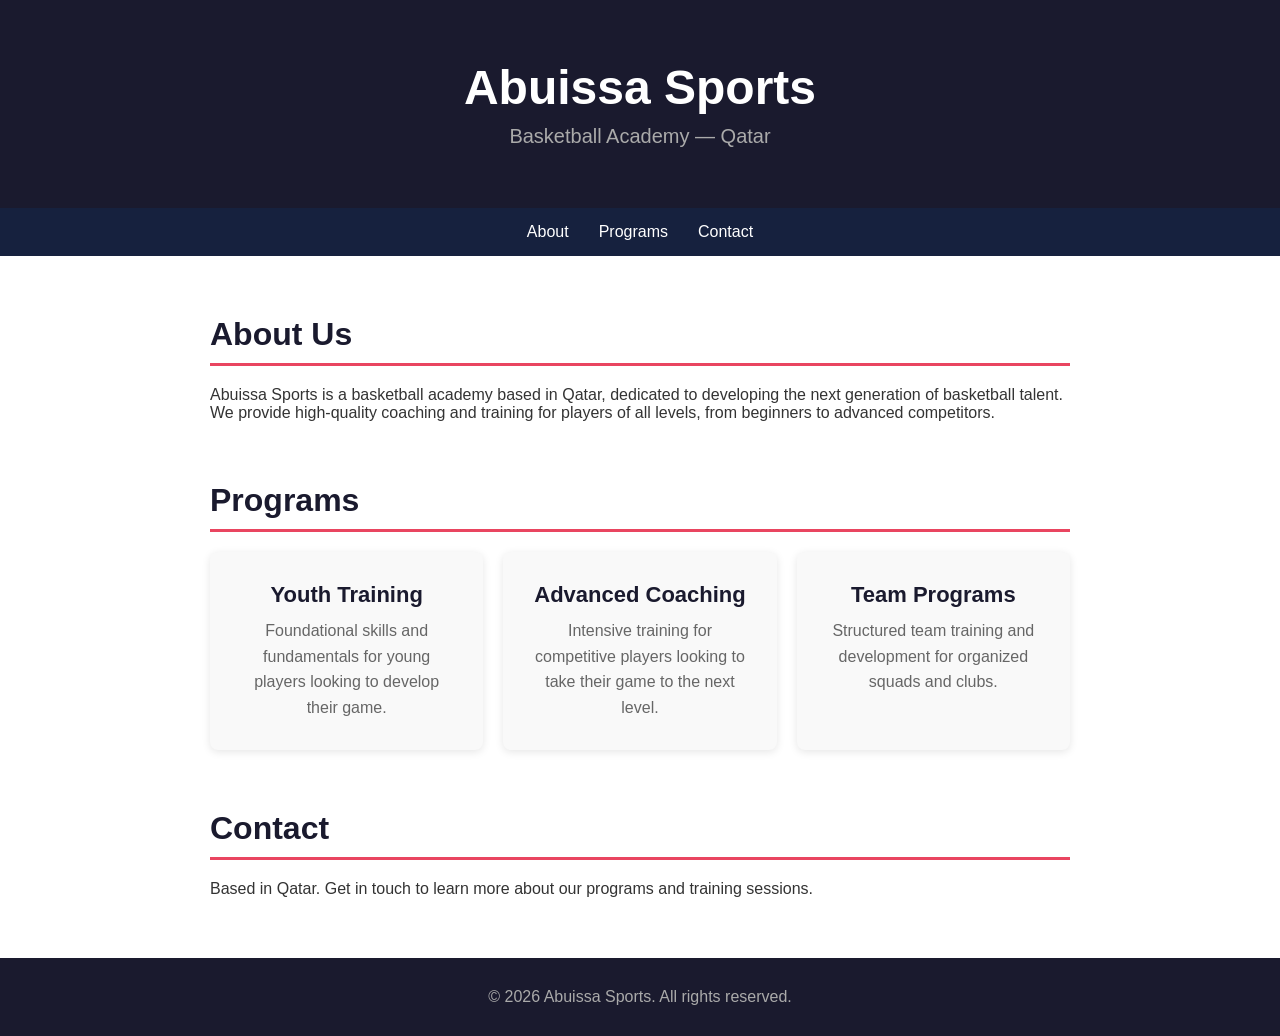
==== index.html @ 13c717fa "Add homepage for Abuissa Sports" ====
<!DOCTYPE html>
<html lang="en">
<head>
    <meta charset="UTF-8">
    <meta name="viewport" content="width=device-width, initial-scale=1.0">
    <title>Abuissa Sports</title>
    <style>
        * { margin: 0; padding: 0; box-sizing: border-box; }
        body {
            font-family: Arial, sans-serif;
            color: #333;
        }
        header {
            background-color: #1a1a2e;
            color: white;
            padding: 60px 20px;
            text-align: center;
        }
        header h1 {
            font-size: 48px;
            margin-bottom: 10px;
        }
        header p {
            font-size: 20px;
            color: #aaa;
        }
        nav {
            background-color: #16213e;
            display: flex;
            justify-content: center;
            gap: 30px;
            padding: 15px;
        }
        nav a {
            color: white;
            text-decoration: none;
            font-size: 16px;
        }
        nav a:hover { color: #e94560; }
        section {
            max-width: 900px;
            margin: 60px auto;
            padding: 0 20px;
        }
        section h2 {
            font-size: 32px;
            margin-bottom: 20px;
            color: #1a1a2e;
            border-bottom: 3px solid #e94560;
            padding-bottom: 10px;
        }
        .programs {
            display: grid;
            grid-template-columns: repeat(auto-fit, minmax(250px, 1fr));
            gap: 20px;
            margin-top: 20px;
        }
        .card {
            background: #f9f9f9;
            border-radius: 8px;
            padding: 30px;
            text-align: center;
            box-shadow: 0 2px 8px rgba(0,0,0,0.1);
        }
        .card h3 {
            font-size: 22px;
            margin-bottom: 10px;
            color: #1a1a2e;
        }
        .card p { color: #666; line-height: 1.6; }
        footer {
            background-color: #1a1a2e;
            color: #aaa;
            text-align: center;
            padding: 30px;
            margin-top: 60px;
        }
    </style>
</head>
<body>

    <header>
        <h1>Abuissa Sports</h1>
        <p>Basketball Academy — Qatar</p>
    </header>

    <nav>
        <a href="#about">About</a>
        <a href="#programs">Programs</a>
        <a href="#contact">Contact</a>
    </nav>

    <section id="about">
        <h2>About Us</h2>
        <p>Abuissa Sports is a basketball academy based in Qatar, dedicated to developing the next generation of basketball talent. We provide high-quality coaching and training for players of all levels, from beginners to advanced competitors.</p>
    </section>

    <section id="programs">
        <h2>Programs</h2>
        <div class="programs">
            <div class="card">
                <h3>Youth Training</h3>
                <p>Foundational skills and fundamentals for young players looking to develop their game.</p>
            </div>
            <div class="card">
                <h3>Advanced Coaching</h3>
                <p>Intensive training for competitive players looking to take their game to the next level.</p>
            </div>
            <div class="card">
                <h3>Team Programs</h3>
                <p>Structured team training and development for organized squads and clubs.</p>
            </div>
        </div>
    </section>

    <section id="contact">
        <h2>Contact</h2>
        <p>Based in Qatar. Get in touch to learn more about our programs and training sessions.</p>
    </section>

    <footer>
        <p>&copy; 2026 Abuissa Sports. All rights reserved.</p>
    </footer>

</body>
</html>
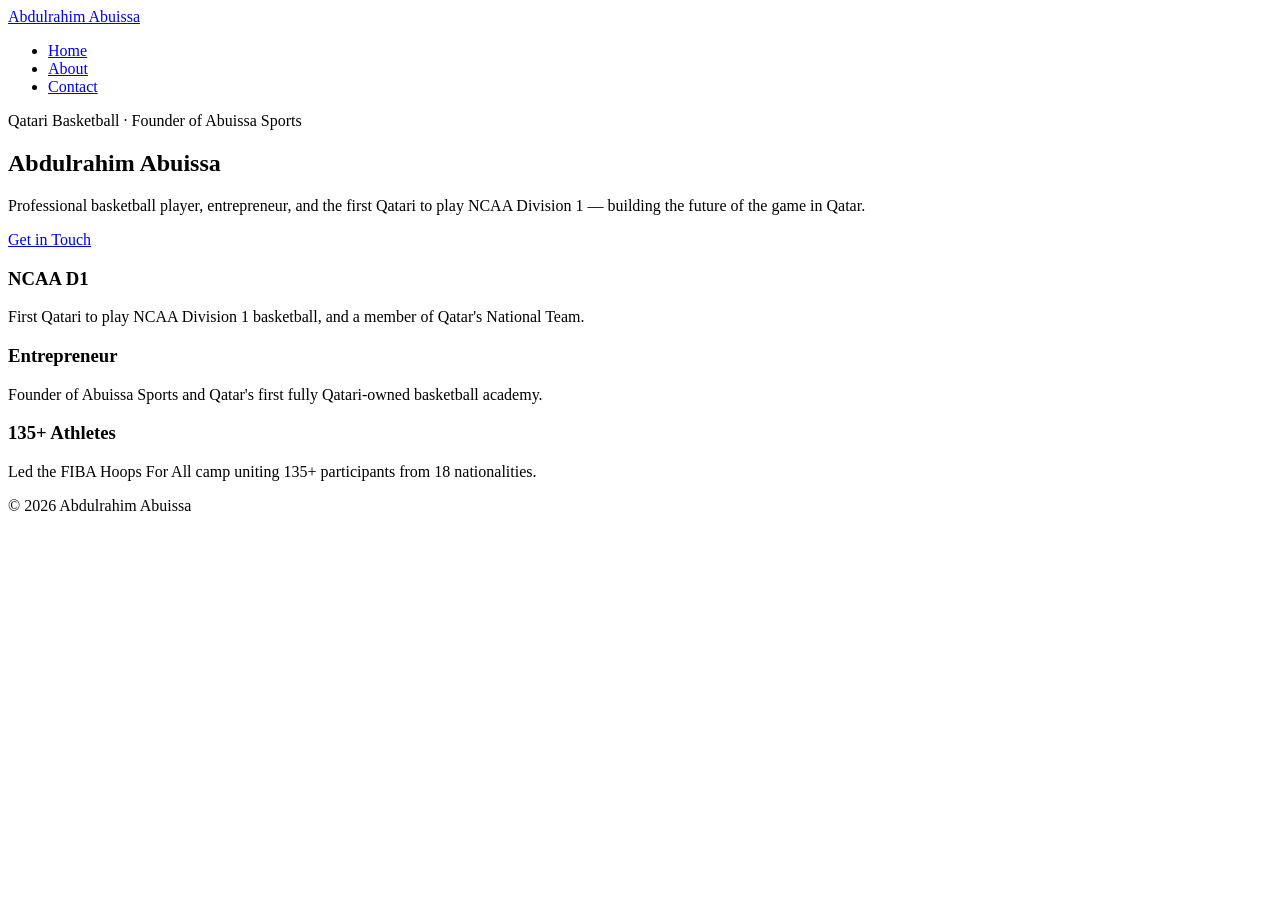
==== commit b851afeb: "change label" ====
--- a/index.html
+++ b/index.html
@@ -3,123 +3,51 @@
 <head>
     <meta charset="UTF-8">
     <meta name="viewport" content="width=device-width, initial-scale=1.0">
-    <title>Abuissa Sports</title>
-    <style>
-        * { margin: 0; padding: 0; box-sizing: border-box; }
-        body {
-            font-family: Arial, sans-serif;
-            color: #333;
-        }
-        header {
-            background-color: #1a1a2e;
-            color: white;
-            padding: 60px 20px;
-            text-align: center;
-        }
-        header h1 {
-            font-size: 48px;
-            margin-bottom: 10px;
-        }
-        header p {
-            font-size: 20px;
-            color: #aaa;
-        }
-        nav {
-            background-color: #16213e;
-            display: flex;
-            justify-content: center;
-            gap: 30px;
-            padding: 15px;
-        }
-        nav a {
-            color: white;
-            text-decoration: none;
-            font-size: 16px;
-        }
-        nav a:hover { color: #e94560; }
-        section {
-            max-width: 900px;
-            margin: 60px auto;
-            padding: 0 20px;
-        }
-        section h2 {
-            font-size: 32px;
-            margin-bottom: 20px;
-            color: #1a1a2e;
-            border-bottom: 3px solid #e94560;
-            padding-bottom: 10px;
-        }
-        .programs {
-            display: grid;
-            grid-template-columns: repeat(auto-fit, minmax(250px, 1fr));
-            gap: 20px;
-            margin-top: 20px;
-        }
-        .card {
-            background: #f9f9f9;
-            border-radius: 8px;
-            padding: 30px;
-            text-align: center;
-            box-shadow: 0 2px 8px rgba(0,0,0,0.1);
-        }
-        .card h3 {
-            font-size: 22px;
-            margin-bottom: 10px;
-            color: #1a1a2e;
-        }
-        .card p { color: #666; line-height: 1.6; }
-        footer {
-            background-color: #1a1a2e;
-            color: #aaa;
-            text-align: center;
-            padding: 30px;
-            margin-top: 60px;
-        }
-    </style>
+    <title>Abdulrahim Abuissa</title>
+    <link rel="stylesheet" href="styles.css">
+    <link rel="icon" href="favicon.svg" type="image/svg+xml">
 </head>
 <body>
 
     <header>
-        <h1>Abuissa Sports</h1>
-        <p>Basketball Academy — Qatar</p>
+        <nav>
+            <a href="index.html" class="logo">Abdulrahim Abuissa</a>
+            <ul class="nav-links">
+                <li><a href="index.html" class="active">Home</a></li>
+                <li><a href="about.html">About</a></li>
+                <li><a href="contact.html">Contact</a></li>
+            </ul>
+        </nav>
     </header>
 
-    <nav>
-        <a href="#about">About</a>
-        <a href="#programs">Programs</a>
-        <a href="#contact">Contact</a>
-    </nav>
+    <main>
+        <section class="hero">
+            <div class="hero-content">
+                <p class="eyebrow">Qatari Basketball · Founder of Abuissa Sports</p>
+                <h1>Abdulrahim Abuissa</h1>
+                <p class="hero-tagline">Professional basketball player, entrepreneur, and the first Qatari to play NCAA Division 1 — building the future of the game in Qatar.</p>
+                <a href="contact.html" class="btn">Get in Touch</a>
+            </div>
+        </section>
 
-    <section id="about">
-        <h2>About Us</h2>
-        <p>Abuissa Sports is a basketball academy based in Qatar, dedicated to developing the next generation of basketball talent. We provide high-quality coaching and training for players of all levels, from beginners to advanced competitors.</p>
-    </section>
-
-    <section id="programs">
-        <h2>Programs</h2>
-        <div class="programs">
+        <section class="highlights">
             <div class="card">
-                <h3>Youth Training</h3>
-                <p>Foundational skills and fundamentals for young players looking to develop their game.</p>
+                <h3>NCAA D1</h3>
+                <p>First Qatari to play NCAA Division 1 basketball, and a member of Qatar's National Team.</p>
             </div>
             <div class="card">
-                <h3>Advanced Coaching</h3>
-                <p>Intensive training for competitive players looking to take their game to the next level.</p>
+                <h3>Entrepreneur</h3>
+                <p>Founder of Abuissa Sports and Qatar's first fully Qatari-owned basketball academy.</p>
             </div>
             <div class="card">
-                <h3>Team Programs</h3>
-                <p>Structured team training and development for organized squads and clubs.</p>
+                <h3>135+ Athletes</h3>
+                <p>Led the FIBA Hoops For All camp uniting 135+ participants from 18 nationalities.</p>
             </div>
-        </div>
-    </section>
-
-    <section id="contact">
-        <h2>Contact</h2>
-        <p>Based in Qatar. Get in touch to learn more about our programs and training sessions.</p>
-    </section>
+        </section>
+    </main>
 
     <footer>
-        <p>&copy; 2026 Abuissa Sports. All rights reserved.</p>
+        <p>&copy; 2026 Abdulrahim Abuissa</p>
     </footer>
 
 </body>
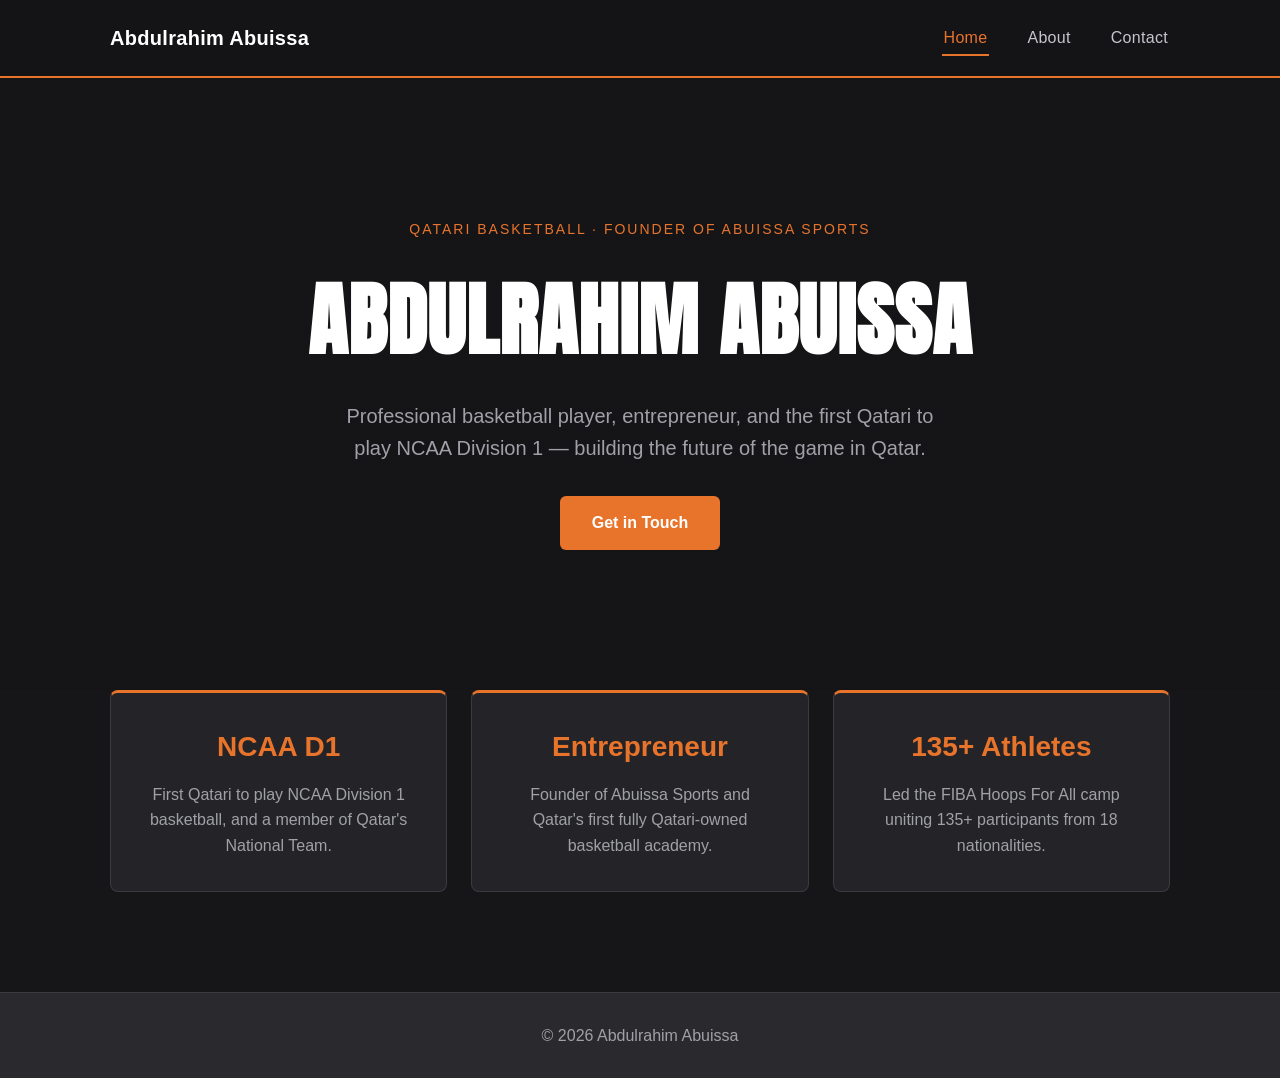
==== commit 40313cf8: "font" ====
--- a/index.html
+++ b/index.html
@@ -6,6 +6,7 @@
     <title>Abdulrahim Abuissa</title>
     <link rel="stylesheet" href="styles.css">
     <link rel="icon" href="favicon.svg" type="image/svg+xml">
+    <link href="https://fonts.googleapis.com/css2?family=Anton&display=swap" rel="stylesheet">
 </head>
 <body>
 
--- a/styles.css
+++ b/styles.css
@@ -0,0 +1,339 @@
+/* ===== Base ===== */
+* {
+    margin: 0;
+    padding: 0;
+    box-sizing: border-box;
+}
+
+body {
+    font-family: 'Helvetica Neue', Arial, sans-serif;
+    background-color: #161618;
+    color: #EDEDED;
+    line-height: 1.6;
+}
+
+/* ===== Header / Nav ===== */
+header {
+    background-color: #141416;
+    border-bottom: 2px solid #E8742C;
+    position: sticky;
+    top: 0;
+    z-index: 100;
+}
+
+nav {
+    display: flex;
+    justify-content: space-between;
+    align-items: center;
+    max-width: 1100px;
+    margin: 0 auto;
+    padding: 22px 20px;
+}
+
+.logo {
+    color: #FFFFFF;
+    font-weight: bold;
+    font-size: 20px;
+    text-decoration: none;
+    letter-spacing: 0.3px;
+}
+
+.nav-links {
+    display: flex;
+    list-style: none;
+    gap: 36px;
+    margin: 0;
+    padding: 0;
+}
+
+.nav-links li {
+    list-style: none;
+}
+
+.nav-links a {
+    color: #C5C5CC;
+    text-decoration: none;
+    font-size: 16px;
+    font-weight: 500;
+    letter-spacing: 0.3px;
+    padding: 6px 2px;
+    position: relative;
+    transition: color 0.2s;
+}
+
+.nav-links a:hover {
+    color: #E8742C;
+}
+
+.nav-links a::after {
+    content: "";
+    position: absolute;
+    left: 0;
+    bottom: -4px;
+    width: 0;
+    height: 2px;
+    background-color: #E8742C;
+    transition: width 0.2s;
+}
+
+.nav-links a:hover::after {
+    width: 100%;
+}
+
+.nav-links a.active {
+    color: #E8742C;
+}
+
+.nav-links a.active::after {
+    width: 100%;
+}
+/* ===== Hero ===== */
+.hero {
+    max-width: 100%;
+    margin: 0 auto;
+    padding: 140px 20px;
+    text-align: center;
+    background-image: linear-gradient(rgba(20, 20, 22, 0.65), rgba(20, 20, 22, 0.78)), url('images/hero.jpg');
+    background-size: cover;
+    background-position: center 20%;
+}
+
+.eyebrow {
+    color: #E8742C;
+    text-transform: uppercase;
+    letter-spacing: 2px;
+    font-size: 14px;
+    margin-bottom: 16px;
+}
+
+.hero h1 {
+    font-family: 'Anton', sans-serif;
+    font-size: 80px;
+    letter-spacing: 1px;
+    text-transform: uppercase;
+    color: #FFFFFF;
+    margin-bottom: 16px;
+}
+
+.hero-tagline {
+    font-size: 20px;
+    color: #A0A0A8;
+    max-width: 600px;
+    margin: 0 auto 32px;
+}
+
+.btn {
+    display: inline-block;
+    background-color: #E8742C;
+    color: #FFFFFF;
+    padding: 14px 32px;
+    border-radius: 6px;
+    text-decoration: none;
+    font-weight: bold;
+    transition: background-color 0.2s;
+}
+
+.btn:hover {
+    background-color: #c75f1f;
+}
+
+/* ===== Highlights (Grid) ===== */
+.highlights {
+    display: grid;
+    grid-template-columns: repeat(auto-fit, minmax(250px, 1fr));
+    gap: 24px;
+    max-width: 1100px;
+    margin: 0 auto;
+    padding: 0 20px 100px;
+}
+
+.card {
+    background-color: #242428;
+    border: 1px solid #3A3A40;
+    border-top: 3px solid #E8742C;
+    border-radius: 8px;
+    padding: 32px;
+    text-align: center;
+}
+
+.card h3 {
+    color: #E8742C;
+    font-size: 28px;
+    margin-bottom: 12px;
+}
+
+.card p {
+    color: #A0A0A8;
+}
+
+/* ===== Content sections (for about/contact) ===== */
+.section {
+    max-width: 800px;
+    margin: 0 auto;
+    padding: 60px 20px;
+}
+
+.section h2 {
+    color: #FFFFFF;
+    font-size: 32px;
+    margin-bottom: 20px;
+    border-bottom: 2px solid #E8742C;
+    padding-bottom: 10px;
+}
+
+.section p {
+    margin-bottom: 16px;
+    color: #EDEDED;
+}
+
+/* ===== Footer ===== */
+footer {
+    background-color: #2A2A2E;
+    border-top: 1px solid #3A3A40;
+    text-align: center;
+    padding: 30px;
+    color: #A0A0A8;
+}
+
+/* ===== Responsive ===== */
+@media (max-width: 600px) {
+    nav {
+        flex-direction: column;
+        gap: 16px;
+    }
+
+    .nav-links {
+        gap: 20px;
+    }
+
+    .hero {
+    max-width: 100%;
+    margin: 0 auto;
+    padding: 120px 20px;
+    text-align: center;
+    background: radial-gradient(circle at 50% 30%, #2A2A2E 0%, #161618 70%);
+}
+
+    .hero h1 {
+        font-size: 42px;
+    }
+}
+/* ===== Contact form ===== */
+.contact-form {
+    margin-top: 32px;
+    max-width: 700px;
+}
+
+.form-row {
+    display: flex;
+    gap: 20px;
+}
+
+.form-field {
+    flex: 1;
+    display: flex;
+    flex-direction: column;
+    margin-bottom: 20px;
+}
+
+.contact-form label {
+    color: #A0A0A8;
+    font-size: 14px;
+    margin-bottom: 8px;
+}
+
+.contact-form input,
+.contact-form textarea {
+    width: 100%;
+    background-color: transparent;
+    border: none;
+    border-bottom: 1px solid #3A3A40;
+    padding: 12px 4px;
+    color: #EDEDED;
+    font-family: inherit;
+    font-size: 16px;
+    transition: border-color 0.2s;
+}
+
+.contact-form textarea {
+    resize: vertical;
+}
+
+.contact-form input:focus,
+.contact-form textarea:focus {
+    outline: none;
+    border-bottom-color: #E8742C;
+}
+
+.contact-form button {
+    margin-top: 16px;
+    border: none;
+    cursor: pointer;
+    font-size: 16px;
+}
+
+/* ===== Contact info / social ===== */
+.contact-info {
+    margin-top: 56px;
+    padding-top: 32px;
+    border-top: 1px solid #3A3A40;
+    color: #A0A0A8;
+}
+
+.contact-info a {
+    color: #E8742C;
+    text-decoration: none;
+}
+
+.contact-info a:hover {
+    text-decoration: underline;
+}
+
+.social-links {
+    display: flex;
+    gap: 16px;
+    margin-top: 20px;
+}
+
+.social-btn {
+    display: inline-block;
+    padding: 10px 24px;
+    border: 1px solid #E8742C;
+    border-radius: 6px;
+    color: #E8742C !important;
+    text-decoration: none !important;
+    transition: background-color 0.2s, color 0.2s;
+}
+
+.social-btn:hover {
+    background-color: #E8742C;
+    color: #FFFFFF !important;
+}
+
+/* ===== Responsive form ===== */
+@media (max-width: 600px) {
+    .form-row {
+        flex-direction: column;
+        gap: 0;
+    }
+}
+/* ===== Contact panel ===== */
+.contact-panel {
+    background-color: #202024;
+    border: 1px solid #2E2E34;
+    border-radius: 12px;
+    padding: 48px;
+    margin-top: 48px;
+    margin-bottom: 48px;
+}
+/* ===== About page images ===== */
+.about-img {
+    width: 100%;
+    max-width: 480px;
+    height: 320px;
+    object-fit: cover;
+    border-radius: 10px;
+    margin: 20px 0;
+    display: block;
+    border: 1px solid #2E2E34;
+}
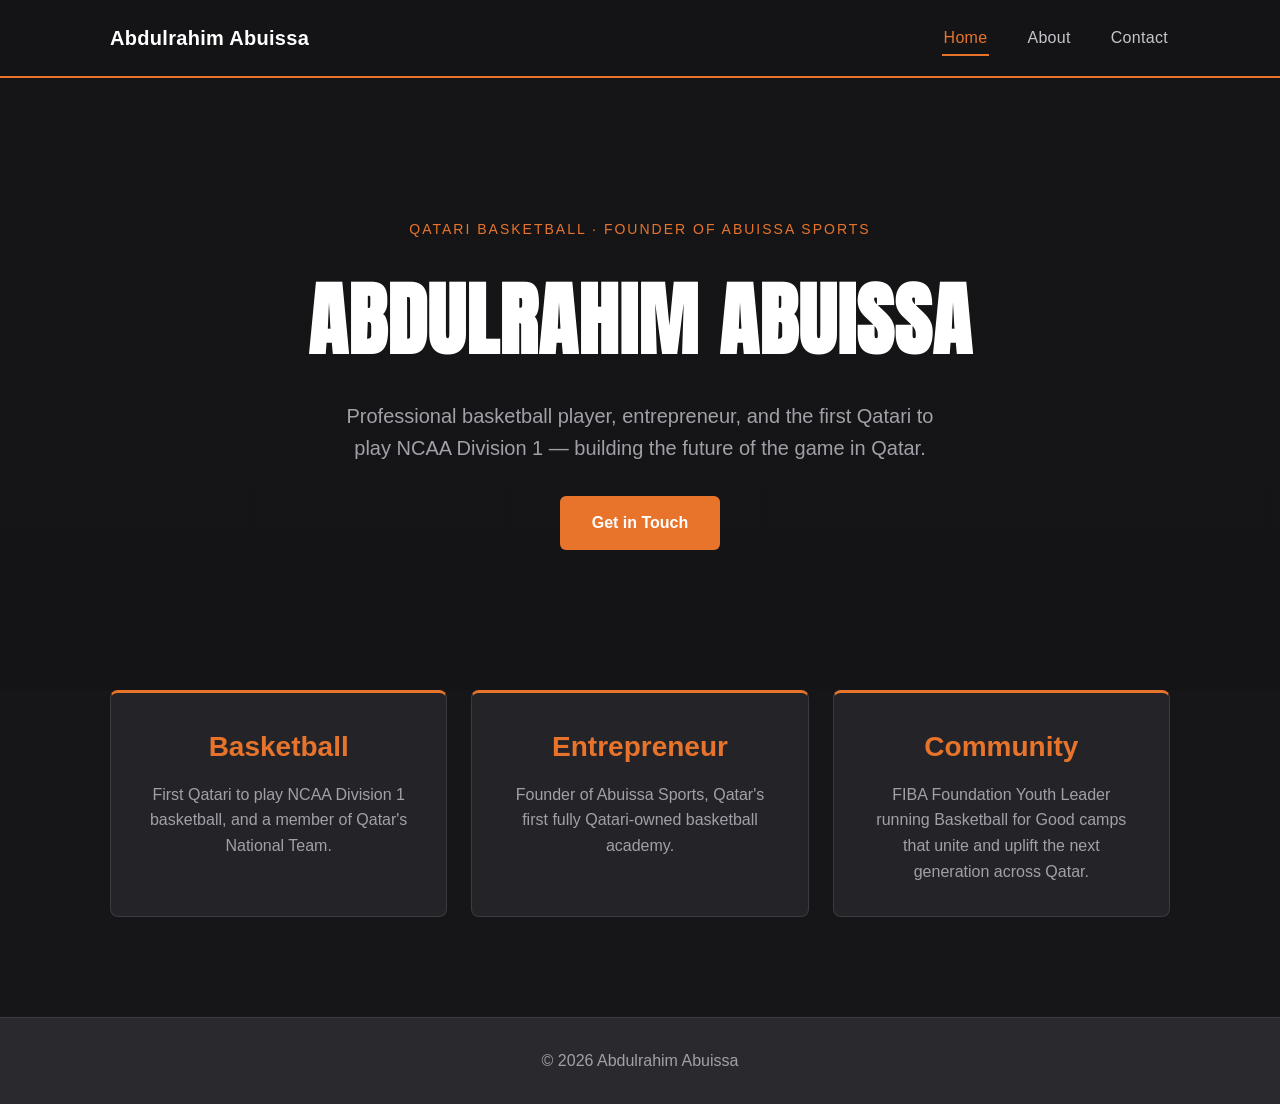
==== commit 190c4f37: "three pillars" ====
--- a/index.html
+++ b/index.html
@@ -6,8 +6,7 @@
     <title>Abdulrahim Abuissa</title>
     <link rel="stylesheet" href="styles.css">
     <link rel="icon" href="favicon.svg" type="image/svg+xml">
-    <link href="https://fonts.googleapis.com/css2?family=Anton&display=swap" rel="stylesheet">
-</head>
+    <link href="https://fonts.googleapis.com/css2?family=Oswald:wght@600;700&family=Anton&family=Bebas+Neue&display=swap" rel="stylesheet"></head>
 <body>
 
     <header>
@@ -33,16 +32,16 @@
 
         <section class="highlights">
             <div class="card">
-                <h3>NCAA D1</h3>
+                <h3>Basketball</h3>
                 <p>First Qatari to play NCAA Division 1 basketball, and a member of Qatar's National Team.</p>
             </div>
             <div class="card">
                 <h3>Entrepreneur</h3>
-                <p>Founder of Abuissa Sports and Qatar's first fully Qatari-owned basketball academy.</p>
+                <p>Founder of Abuissa Sports, Qatar's first fully Qatari-owned basketball academy.</p>
             </div>
             <div class="card">
-                <h3>135+ Athletes</h3>
-                <p>Led the FIBA Hoops For All camp uniting 135+ participants from 18 nationalities.</p>
+                <h3>Community</h3>
+                <p>FIBA Foundation Youth Leader running Basketball for Good camps that unite and uplift the next generation across Qatar.</p>
             </div>
         </section>
     </main>
--- a/styles.css
+++ b/styles.css
@@ -93,7 +93,7 @@
     margin: 0 auto;
     padding: 140px 20px;
     text-align: center;
-    background-image: linear-gradient(rgba(20, 20, 22, 0.65), rgba(20, 20, 22, 0.78)), url('images/hero.jpg');
+    background-image: linear-gradient(rgba(20, 20, 22, 0.65), rgba(20, 20, 22, 0.78)), url('images/hero.JPG');
     background-size: cover;
     background-position: center 20%;
 }
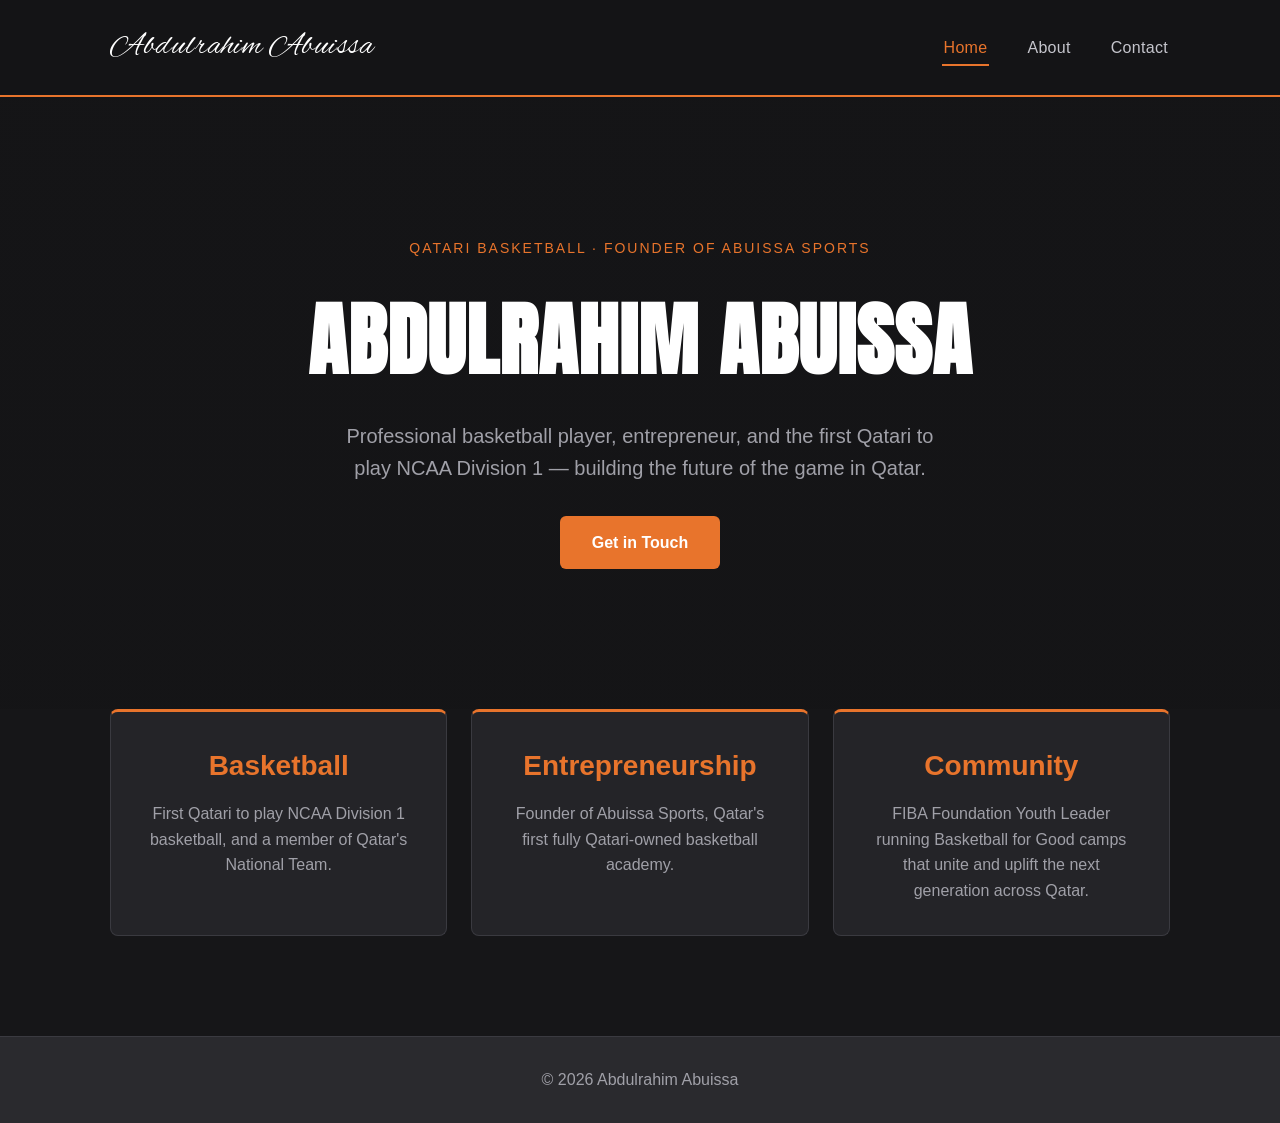
==== commit a6e0aba0: "logo" ====
--- a/index.html
+++ b/index.html
@@ -6,8 +6,8 @@
     <title>Abdulrahim Abuissa</title>
     <link rel="stylesheet" href="styles.css">
     <link rel="icon" href="favicon.svg" type="image/svg+xml">
-    <link href="https://fonts.googleapis.com/css2?family=Oswald:wght@600;700&family=Anton&family=Bebas+Neue&display=swap" rel="stylesheet"></head>
-<body>
+    <link href="https://fonts.googleapis.com/css2?family=Oswald:wght@600;700&family=Anton&family=Bebas+Neue&display=swap" rel="stylesheet"><body>
+    <link href="https://fonts.googleapis.com/css2?family=Alex+Brush&display=swap" rel="stylesheet">
 
     <header>
         <nav>
@@ -36,7 +36,7 @@
                 <p>First Qatari to play NCAA Division 1 basketball, and a member of Qatar's National Team.</p>
             </div>
             <div class="card">
-                <h3>Entrepreneur</h3>
+                <h3>Entrepreneurship</h3>
                 <p>Founder of Abuissa Sports, Qatar's first fully Qatari-owned basketball academy.</p>
             </div>
             <div class="card">
--- a/styles.css
+++ b/styles.css
@@ -32,10 +32,10 @@
 
 .logo {
     color: #FFFFFF;
-    font-weight: bold;
-    font-size: 20px;
+    font-family: 'Alex Brush', cursive;
+    font-size: 32px;
     text-decoration: none;
-    letter-spacing: 0.3px;
+    letter-spacing: 0.5px;
 }
 
 .nav-links {
@@ -336,4 +336,5 @@
     margin: 20px 0;
     display: block;
     border: 1px solid #2E2E34;
+    object-position: top;
 }
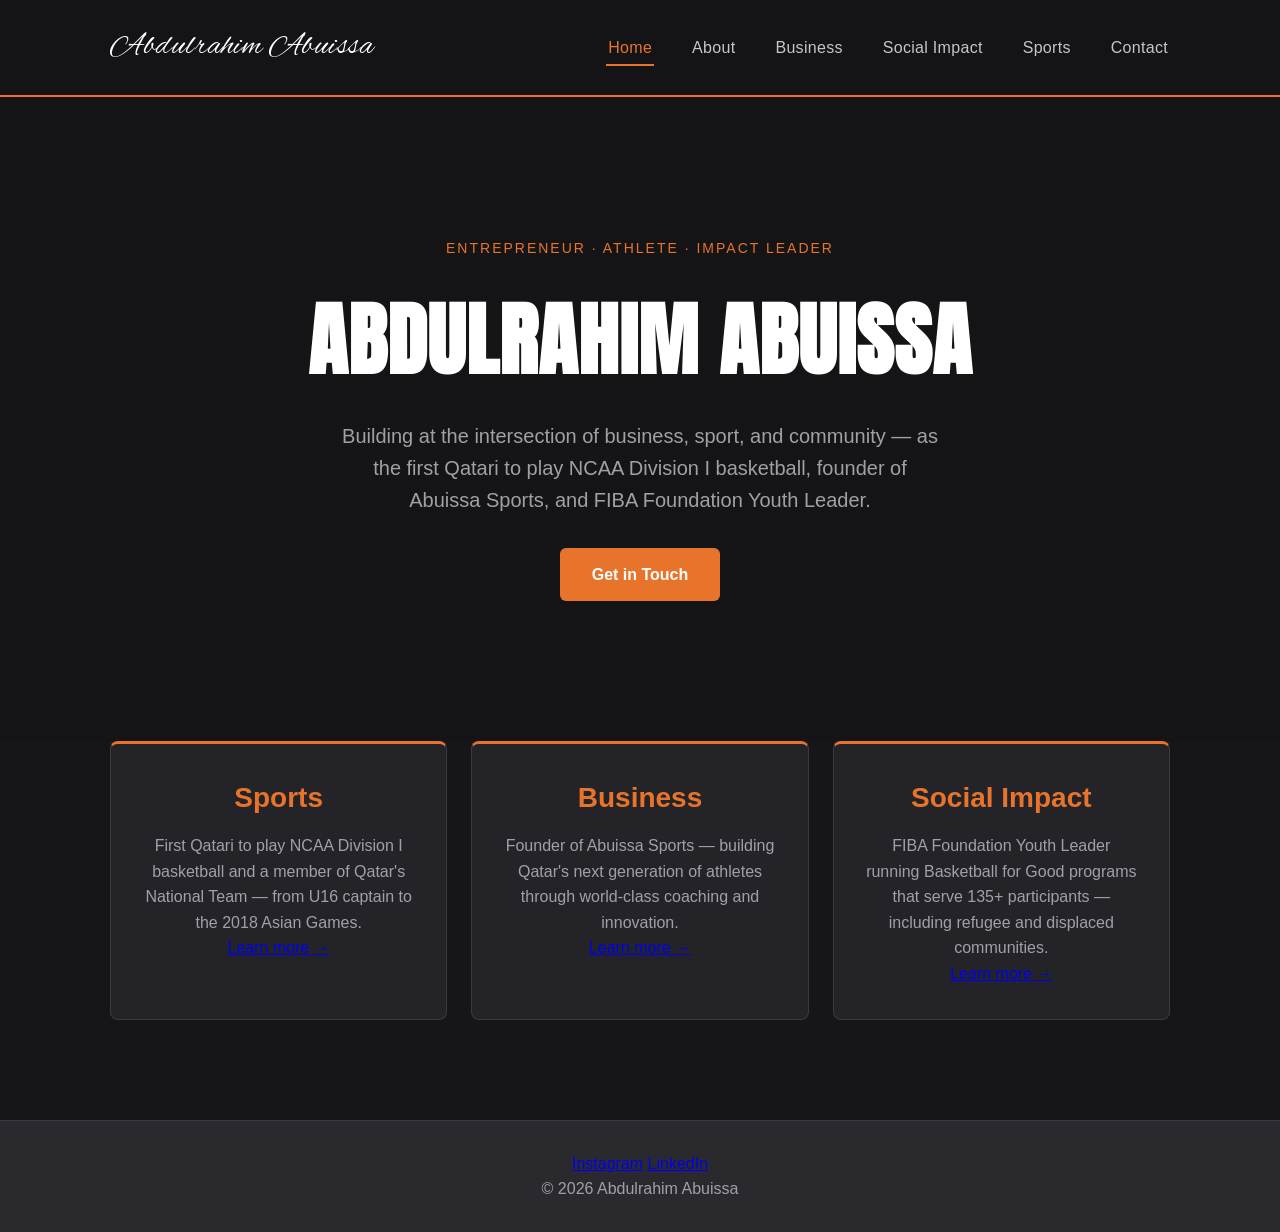
==== commit 0bb94306: "Update index.html" ====
--- a/index.html
+++ b/index.html
@@ -6,8 +6,10 @@
     <title>Abdulrahim Abuissa</title>
     <link rel="stylesheet" href="styles.css">
     <link rel="icon" href="favicon.svg" type="image/svg+xml">
-    <link href="https://fonts.googleapis.com/css2?family=Oswald:wght@600;700&family=Anton&family=Bebas+Neue&display=swap" rel="stylesheet"><body>
+    <link href="https://fonts.googleapis.com/css2?family=Oswald:wght@600;700&family=Anton&family=Bebas+Neue&display=swap" rel="stylesheet">
     <link href="https://fonts.googleapis.com/css2?family=Alex+Brush&display=swap" rel="stylesheet">
+</head>
+<body>
 
     <header>
         <nav>
@@ -15,6 +17,9 @@
             <ul class="nav-links">
                 <li><a href="index.html" class="active">Home</a></li>
                 <li><a href="about.html">About</a></li>
+                <li><a href="business.html">Business</a></li>
+                <li><a href="social-impact.html">Social Impact</a></li>
+                <li><a href="sports.html">Sports</a></li>
                 <li><a href="contact.html">Contact</a></li>
             </ul>
         </nav>
@@ -23,32 +28,39 @@
     <main>
         <section class="hero">
             <div class="hero-content">
-                <p class="eyebrow">Qatari Basketball · Founder of Abuissa Sports</p>
+                <p class="eyebrow">Entrepreneur · Athlete · Impact Leader</p>
                 <h1>Abdulrahim Abuissa</h1>
-                <p class="hero-tagline">Professional basketball player, entrepreneur, and the first Qatari to play NCAA Division 1 — building the future of the game in Qatar.</p>
+                <p class="hero-tagline">Building at the intersection of business, sport, and community — as the first Qatari to play NCAA Division I basketball, founder of Abuissa Sports, and FIBA Foundation Youth Leader.</p>
                 <a href="contact.html" class="btn">Get in Touch</a>
             </div>
         </section>
 
         <section class="highlights">
             <div class="card">
-                <h3>Basketball</h3>
-                <p>First Qatari to play NCAA Division 1 basketball, and a member of Qatar's National Team.</p>
+                <h3>Sports</h3>
+                <p>First Qatari to play NCAA Division I basketball and a member of Qatar's National Team — from U16 captain to the 2018 Asian Games.</p>
+                <a href="sports.html" class="card-link">Learn more →</a>
             </div>
             <div class="card">
-                <h3>Entrepreneurship</h3>
-                <p>Founder of Abuissa Sports, Qatar's first fully Qatari-owned basketball academy.</p>
+                <h3>Business</h3>
+                <p>Founder of Abuissa Sports — building Qatar's next generation of athletes through world-class coaching and innovation.</p>
+                <a href="business.html" class="card-link">Learn more →</a>
             </div>
             <div class="card">
-                <h3>Community</h3>
-                <p>FIBA Foundation Youth Leader running Basketball for Good camps that unite and uplift the next generation across Qatar.</p>
+                <h3>Social Impact</h3>
+                <p>FIBA Foundation Youth Leader running Basketball for Good programs that serve 135+ participants — including refugee and displaced communities.</p>
+                <a href="social-impact.html" class="card-link">Learn more →</a>
             </div>
         </section>
     </main>
 
     <footer>
+        <div class="footer-social">
+            <a href="https://www.instagram.com/abdulrahimabuissa/" target="_blank">Instagram</a>
+            <a href="https://www.linkedin.com/in/abdulrahim-abuissa-810137219/" target="_blank">LinkedIn</a>
+        </div>
         <p>&copy; 2026 Abdulrahim Abuissa</p>
     </footer>
 
 </body>
-</html>+</html>
